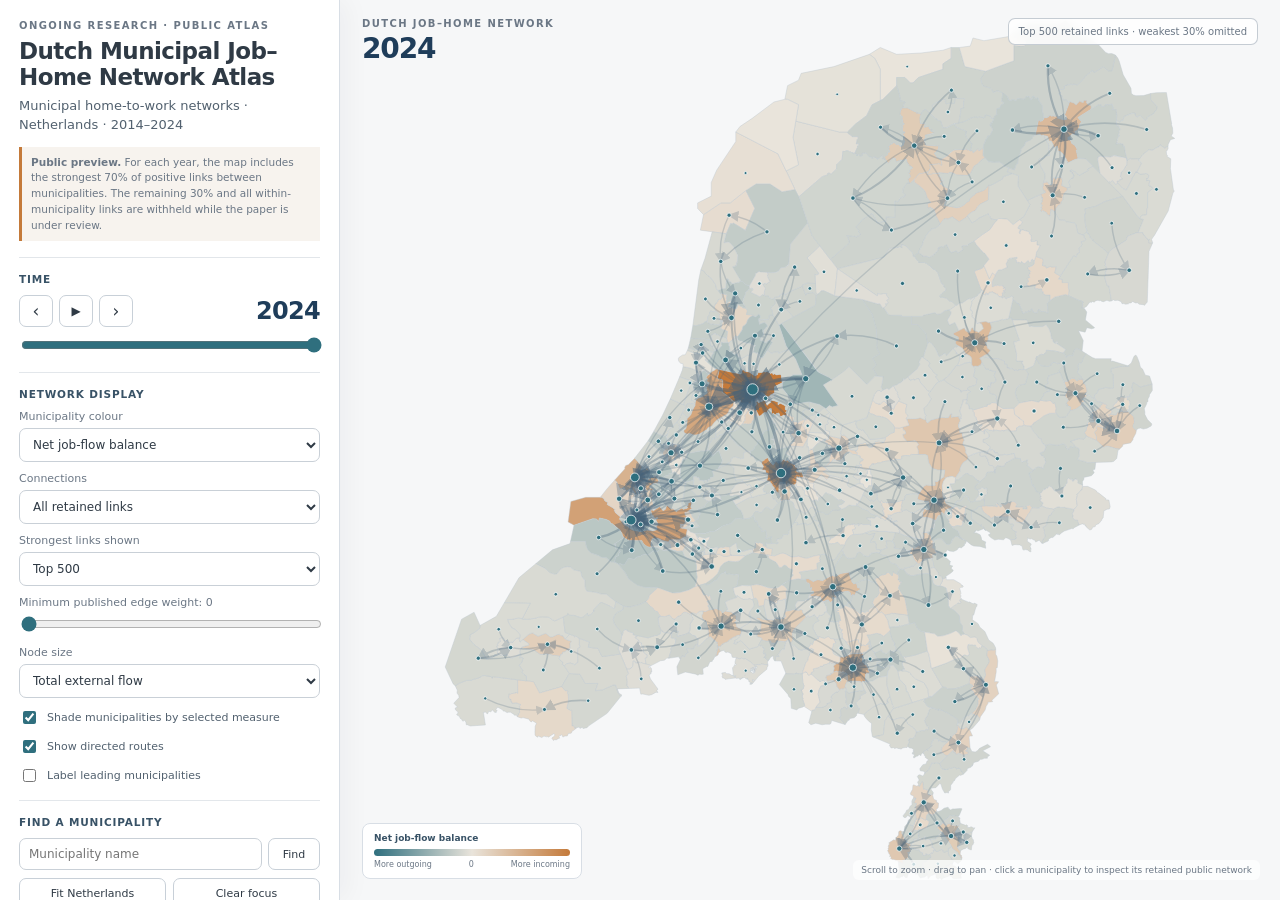
==== index.html @ 2030e22c "Publish Dutch municipal job-home network atlas v1.1.0" ====
<!doctype html>
<html lang="en">
<head>
  <meta charset="utf-8">
  <meta name="viewport" content="width=device-width, initial-scale=1">
  <meta name="description" content="Interactive atlas of Dutch municipal home-to-work networks, 2014–2024.">
  <title>Dutch Municipal Job–Home Network Atlas</title>
  <link rel="stylesheet" href="assets/styles.css?v=20260826">
</head>
<body>
  <main class="app-shell">
    <aside class="sidebar">
      <header class="project-header">
        <div class="eyebrow">ONGOING RESEARCH · PUBLIC ATLAS</div>
        <h1>Dutch Municipal Job–Home Network Atlas</h1>
        <p class="subtitle">Municipal home-to-work networks · Netherlands · 2014–2024</p>
        <p class="release-note"><strong>Public preview.</strong> For each year, the map includes the strongest 70% of positive links between municipalities. The remaining 30% and all within-municipality links are withheld while the paper is under review.</p>
      </header>

      <section class="control-section">
        <div class="section-heading">Time</div>
        <div class="year-row">
          <button id="prevYear" class="icon-button" type="button" aria-label="Previous year">‹</button>
          <button id="playYear" class="icon-button play-button" type="button" aria-label="Play years">▶</button>
          <button id="nextYear" class="icon-button" type="button" aria-label="Next year">›</button>
          <output id="yearValue" class="year-value">2024</output>
        </div>
        <input id="yearSlider" type="range" min="2014" max="2024" step="1" value="2024" aria-label="Year">
      </section>

      <section class="control-section">
        <div class="section-heading">Network display</div>
        <label class="field-label" for="metricSelect">Municipality colour</label>
        <select id="metricSelect">
          <option value="net">Net job-flow balance</option>
          <option value="incoming">Incoming job flow</option>
          <option value="outgoing">Outgoing job flow</option>
          <option value="total">Total external flow</option>
          <option value="in_degree">Incoming partners</option>
          <option value="out_degree">Outgoing partners</option>
        </select>

        <label class="field-label" for="flowMode">Connections</label>
        <select id="flowMode">
          <option value="all">All retained links</option>
          <option value="incident">Links involving selected municipality</option>
          <option value="outgoing">Outgoing from selected municipality</option>
          <option value="incoming">Incoming to selected municipality</option>
        </select>

        <label class="field-label" for="edgeLimit">Strongest links shown</label>
        <select id="edgeLimit">
          <option value="100">Top 100</option>
          <option value="250">Top 250</option>
          <option value="500" selected>Top 500</option>
          <option value="1000">Top 1,000</option>
          <option value="all">All retained</option>
        </select>

        <label class="field-label" for="minWeight">Minimum published edge weight: <span id="minWeightValue">0</span></label>
        <input id="minWeight" type="range" min="0" max="30" step="0.1" value="0">

        <label class="field-label" for="nodeSize">Node size</label>
        <select id="nodeSize">
          <option value="total">Total external flow</option>
          <option value="incoming">Incoming flow</option>
          <option value="outgoing">Outgoing flow</option>
          <option value="uniform">Uniform</option>
        </select>

        <label class="toggle-row"><input id="shadeToggle" type="checkbox" checked> Shade municipalities by selected measure</label>
        <label class="toggle-row"><input id="routeToggle" type="checkbox" checked> Show directed routes</label>
        <label class="toggle-row"><input id="labelToggle" type="checkbox"> Label leading municipalities</label>
      </section>

      <section class="control-section">
        <div class="section-heading">Find a municipality</div>
        <div class="search-row">
          <input id="searchInput" type="search" list="municipalityOptions" placeholder="Municipality name">
          <datalist id="municipalityOptions"></datalist>
          <button id="searchButton" class="small-button" type="button">Find</button>
        </div>
        <div class="button-row">
          <button id="fitButton" class="secondary-button" type="button">Fit Netherlands</button>
          <button id="clearButton" class="secondary-button" type="button">Clear focus</button>
        </div>
      </section>

      <section class="stats-grid" aria-label="Current public-network statistics">
        <div class="stat"><span class="stat-label">Municipalities</span><strong id="statRegions">342</strong></div>
        <div class="stat"><span class="stat-label">Visible links</span><strong id="statLinks">—</strong></div>
        <div class="stat"><span class="stat-label">Retained links</span><strong id="statRetained">—</strong></div>
        <div class="stat"><span class="stat-label">Published weight</span><strong id="statWeight">—</strong></div>
      </section>

      <section id="selectedCard" class="selected-card" hidden>
        <div class="section-heading">Selected municipality</div>
        <h2 id="selectedName"></h2>
        <div class="selected-metrics">
          <div><span>Incoming</span><strong id="selIncoming">—</strong></div>
          <div><span>Outgoing</span><strong id="selOutgoing">—</strong></div>
          <div><span>Net balance</span><strong id="selNet">—</strong></div>
          <div><span>Total flow</span><strong id="selTotal">—</strong></div>
        </div>
        <div class="partner-grid">
          <div><div class="partner-title">Top destinations</div><ol id="destinationList"></ol></div>
          <div><div class="partner-title">Top origins</div><ol id="originList"></ol></div>
        </div>
        <div class="partner-title">Public-network trend</div>
        <svg id="trendChart" class="trend-chart" viewBox="0 0 280 80" role="img" aria-label="Selected municipality total public network flow by year"></svg>
      </section>

      <footer class="sidebar-footer">
        <p>Direction: home municipality → work municipality. All municipality measures on this page are calculated from the released links only.</p>
        <p><a href="docs/data-and-methods.html">Data, interpretation and release boundary</a></p>
      </footer>
    </aside>

    <section class="map-panel">
      <div class="map-toolbar">
        <div><span class="toolbar-kicker">DUTCH JOB–HOME NETWORK</span><strong id="toolbarYear" class="toolbar-year">2024</strong></div>
        <div id="toolbarNote" class="toolbar-note">Loading public atlas data…</div>
      </div>
      <svg id="mapSvg" class="map-svg" viewBox="0 0 1000 1050" aria-label="Interactive map of Dutch municipal job-home network flows">
        <defs>
          <marker id="arrow" markerWidth="7" markerHeight="7" refX="6" refY="3.5" orient="auto" markerUnits="strokeWidth">
            <path d="M0,0 L7,3.5 L0,7 Z" fill="#46637A"></path>
          </marker>
        </defs>
        <rect class="map-background" x="-5000" y="-5000" width="10000" height="10000"></rect>
        <g id="regionLayer"></g>
        <g id="edgeLayer"></g>
        <g id="nodeLayer"></g>
        <g id="labelLayer"></g>
      </svg>
      <div class="legend">
        <div id="legendTitle" class="legend-title">Net job-flow balance</div>
        <div id="legendScale" class="legend-scale diverging"></div>
        <div class="legend-values"><span id="legendLow">Lower</span><span id="legendMid">0</span><span id="legendHigh">Higher</span></div>
      </div>
      <div id="tooltip" class="tooltip" hidden></div>
      <div class="map-help">Scroll to zoom · drag to pan · click a municipality to inspect its retained public network</div>
    </section>
  </main>
  <script src="assets/app.js?v=20260826" defer></script>
</body>
</html>
---- assets/styles.css ----
*{box-sizing:border-box}html,body{margin:0;width:100%;height:100%;font-family:Inter,ui-sans-serif,system-ui,-apple-system,BlinkMacSystemFont,"Segoe UI",sans-serif;color:#2F3A45;background:#F6F7F8}button,input,select{font:inherit}.app-shell{display:grid;grid-template-columns:340px minmax(0,1fr);height:100vh;overflow:hidden}.sidebar{background:#fff;border-right:1px solid #D8DEE5;padding:20px 19px 24px;overflow-y:auto;box-shadow:8px 0 24px rgba(23,32,51,.04);z-index:3}.project-header{padding-bottom:16px;border-bottom:1px solid #E2E6EA}.eyebrow,.toolbar-kicker{font-size:10px;letter-spacing:.14em;font-weight:750;color:#6B7785}.project-header h1{font-size:23px;line-height:1.13;margin:7px 0 7px;letter-spacing:-.025em}.subtitle{font-size:13px;line-height:1.45;color:#52616F;margin:0}.release-note{font-size:10.5px;line-height:1.5;color:#6B7785;background:#F7F3EE;border-left:3px solid #C47A3A;padding:8px 9px;margin:12px 0 0}.control-section{padding:15px 0;border-bottom:1px solid #E3E7EB}.section-heading{font-size:10.5px;font-weight:750;text-transform:uppercase;letter-spacing:.08em;color:#385266;margin-bottom:10px}.year-row{display:grid;grid-template-columns:34px 34px 34px 1fr;gap:6px;align-items:center;margin-bottom:8px}.icon-button,.small-button,.secondary-button{border:1px solid #C8D0D8;background:#fff;color:#2F3A45;border-radius:7px;cursor:pointer}.icon-button{width:34px;height:32px;font-size:17px}.icon-button:hover,.small-button:hover,.secondary-button:hover{background:#E7EEF2}.play-button{font-size:12px}.year-value{text-align:right;font-size:24px;font-weight:700;letter-spacing:-.03em;color:#1F3D5A}input[type=range]{width:100%;accent-color:#2F6F7E}.field-label{display:block;font-size:11px;color:#6B7785;margin:10px 0 5px}select,input[type=search]{width:100%;border:1px solid #C9D0D7;border-radius:7px;background:#fff;padding:8px 9px;color:#2F3A45;font-size:12px;outline:none}select:focus,input[type=search]:focus{border-color:#2F6F7E;box-shadow:0 0 0 2px rgba(47,111,126,.13)}.toggle-row{display:flex;align-items:center;gap:8px;font-size:11px;color:#52616F;margin-top:10px}.toggle-row input{accent-color:#2F6F7E}.search-row{display:grid;grid-template-columns:1fr 52px;gap:6px}.small-button{font-size:11px}.button-row{display:grid;grid-template-columns:1fr 1fr;gap:7px;margin-top:8px}.secondary-button{padding:8px;font-size:11px}.stats-grid{display:grid;grid-template-columns:1fr 1fr;gap:7px;margin:15px 0}.stat{border:1px solid #DEE3E7;border-radius:8px;padding:9px 10px;background:#FBFAF8}.stat-label{display:block;font-size:8.5px;text-transform:uppercase;letter-spacing:.05em;color:#6B7785;margin-bottom:4px}.stat strong{font-size:15px;color:#1F3D5A}.selected-card{border-top:1px solid #E3E7EB;padding-top:16px;margin-top:8px}.selected-card h2{font-size:15px;line-height:1.35;margin:0 0 10px;color:#1F3D5A}.selected-metrics{display:grid;grid-template-columns:1fr 1fr;gap:6px}.selected-metrics>div{padding:7px;background:#F7F3EE;border-radius:6px}.selected-metrics span{display:block;font-size:9px;color:#6B7785}.selected-metrics strong{font-size:12px}.partner-grid{display:grid;grid-template-columns:1fr 1fr;gap:10px}.partner-title{font-size:9.5px;font-weight:700;color:#52616F;margin:12px 0 5px}.partner-grid ol{font-size:9.5px;color:#52616F;margin:0;padding-left:18px;line-height:1.5}.trend-chart{width:100%;height:80px;background:#FBFAF8;border:1px solid #E2E6EA;border-radius:6px}.sidebar-footer{font-size:9.5px;line-height:1.5;color:#6B7785;border-top:1px solid #E3E7EB;margin-top:16px;padding-top:13px}.sidebar-footer p{margin:0 0 8px}.sidebar-footer a{color:#2F6F7E}.map-panel{position:relative;min-width:0;height:100vh;overflow:hidden;background:#F6F7F8}.map-toolbar{position:absolute;left:22px;right:22px;top:18px;z-index:4;display:flex;justify-content:space-between;align-items:flex-start;pointer-events:none}.toolbar-kicker{display:block;margin-bottom:3px}.toolbar-year{font-size:28px;font-weight:750;letter-spacing:-.04em;color:#1F3D5A}.toolbar-note{font-size:10px;color:#6B7785;background:rgba(255,255,255,.85);backdrop-filter:blur(5px);padding:7px 10px;border:1px solid rgba(191,199,207,.9);border-radius:7px}.map-svg{display:block;width:100%;height:100%;cursor:grab;touch-action:none}.map-svg.dragging{cursor:grabbing}.map-background{fill:#F6F7F8}.region-shape{fill:#E9E4DB;stroke:#BFC7CF;stroke-width:.42;vector-effect:non-scaling-stroke;transition:opacity .1s ease,fill .1s ease}.region-shape:hover{stroke:#1F3D5A;stroke-width:1}.region-shape.focused{stroke:#1F3D5A;stroke-width:1.65;opacity:1!important}.edge-path{fill:none;stroke:#46637A;stroke-linecap:round;vector-effect:non-scaling-stroke;pointer-events:none;marker-end:url(#arrow)}.edge-path.focused{stroke:#1F3D5A;opacity:.9!important}.node{fill:#2F6F7E;stroke:#fff;stroke-width:.75;vector-effect:non-scaling-stroke;cursor:pointer}.node.dimmed{opacity:.12}.node.focused{fill:#1F3D5A;stroke-width:1.7}.node-label{font-size:8.5px;fill:#2F3A45;font-weight:650;paint-order:stroke;stroke:#fff;stroke-width:2.4px;stroke-linejoin:round;pointer-events:none}.legend{position:absolute;left:22px;bottom:21px;z-index:4;width:220px;background:rgba(255,255,255,.92);border:1px solid #D8DEE5;border-radius:8px;padding:9px 11px}.legend-title{font-size:9px;font-weight:700;color:#385266;margin-bottom:6px}.legend-scale{height:7px;border-radius:4px;overflow:hidden}.legend-scale.diverging{background:linear-gradient(90deg,#2F6F7E,#E9E4DB,#C47A3A)}.legend-scale.sequential{background:linear-gradient(90deg,#F3EFE8,#8CAEB5,#2F6F7E)}.legend-values{display:flex;justify-content:space-between;font-size:8px;color:#6B7785;margin-top:4px}.tooltip{position:absolute;z-index:10;width:220px;background:rgba(31,61,90,.96);color:#fff;padding:9px 11px;border-radius:7px;font-size:10px;line-height:1.5;pointer-events:none;box-shadow:0 8px 24px rgba(31,61,90,.18)}.tooltip strong{font-size:11px}.map-help{position:absolute;right:20px;bottom:20px;z-index:4;color:#6B7785;font-size:9px;background:rgba(255,255,255,.74);padding:5px 8px;border-radius:6px}@media(max-width:900px){.app-shell{grid-template-columns:290px minmax(0,1fr)}.sidebar{padding:16px 14px}.project-header h1{font-size:20px}.legend{width:190px}}@media(max-width:680px){html,body{height:auto}.app-shell{display:block;height:auto;overflow:visible}.sidebar{border-right:0;border-bottom:1px solid #D8DEE5;height:auto;overflow:visible}.map-panel{height:68vh;min-height:470px}.map-toolbar{left:12px;right:12px;top:10px}.legend{left:12px;bottom:12px}.map-help{display:none}}
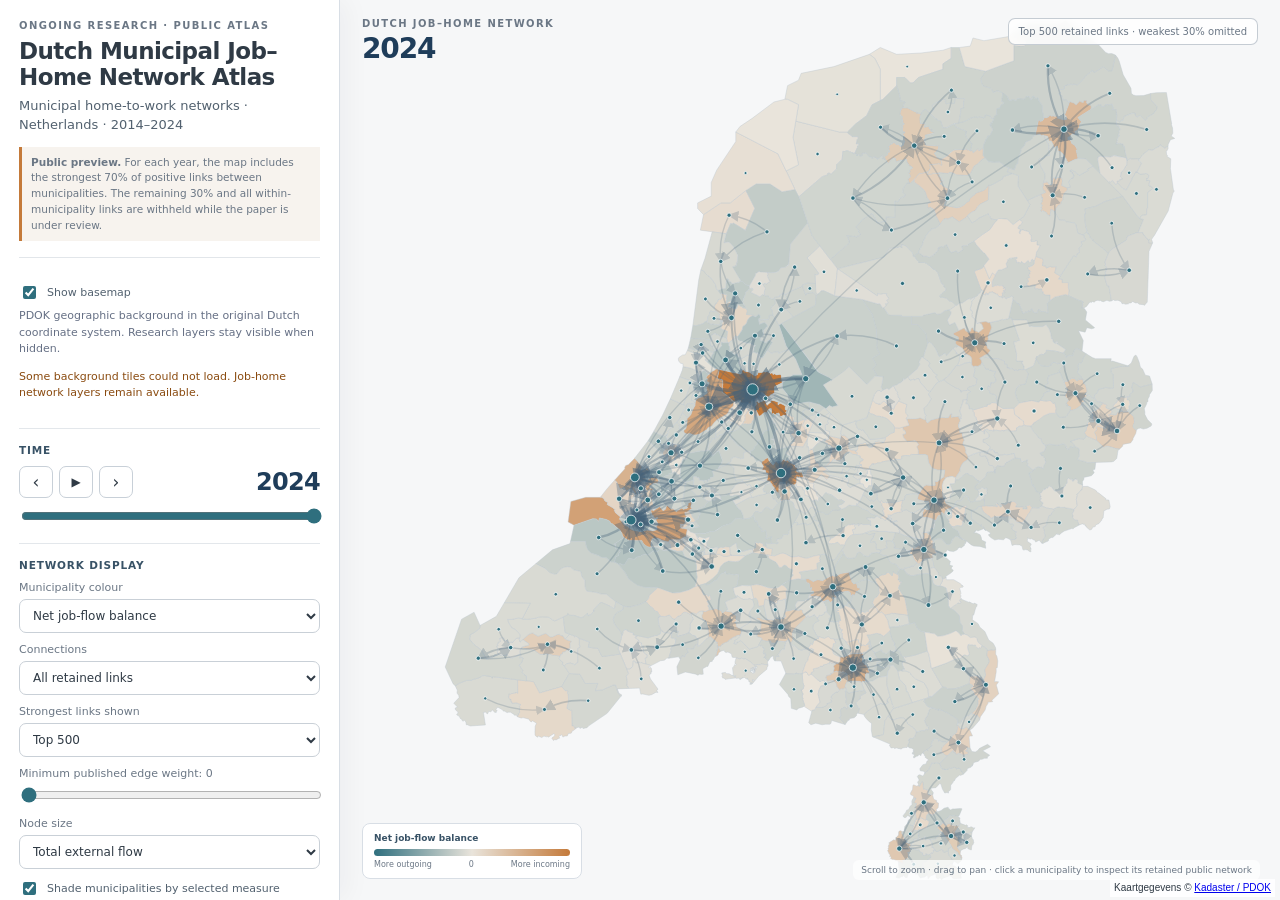
==== commit e434ea95: "Enable PDOK background and persistent basemap switch" ====
--- a/index.html
+++ b/index.html
@@ -142,6 +142,8 @@
       <div class="map-help">Scroll to zoom · drag to pan · click a municipality to inspect its retained public network</div>
     </section>
   </main>
+  <script src="assets/basemap-toggle.js?v=20260912" defer></script>
+  <script src="assets/basemap.js?v=20260912" defer></script>
   <script src="assets/app.js?v=20260826" defer></script>
 </body>
-</html>
+</html>
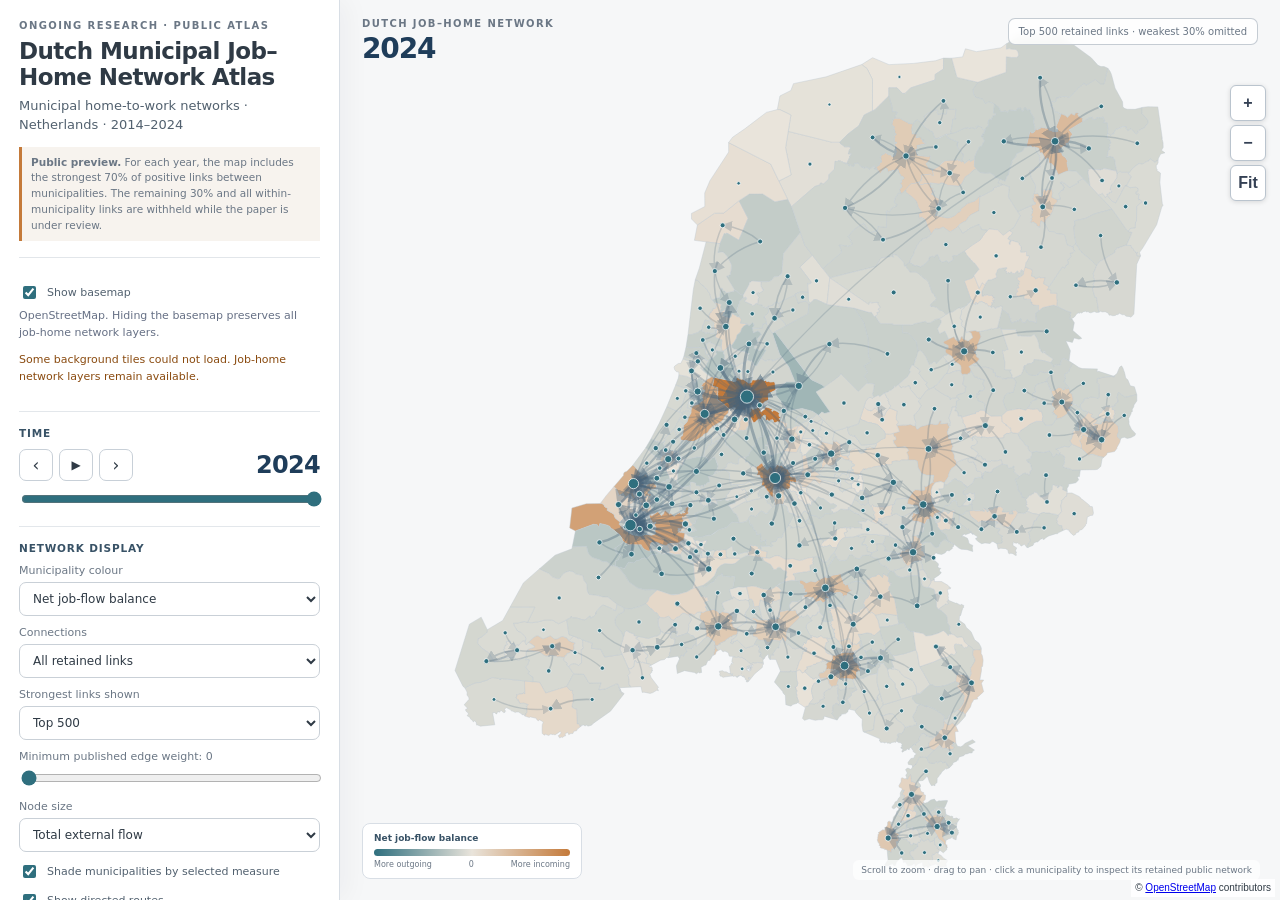
==== commit 17d4e2ae: "Fix free pan/zoom and unify basemap with standard OpenStreetMap Reproject display-only RD New geomet" ====
--- a/index.html
+++ b/index.html
@@ -143,7 +143,7 @@
     </section>
   </main>
   <script src="assets/basemap-toggle.js?v=20260912" defer></script>
-  <script src="assets/basemap.js?v=20260912" defer></script>
-  <script src="assets/app.js?v=20260826" defer></script>
+  <script src="assets/basemap.js?v=20260913-navigation" defer></script>
+  <script src="assets/app.js?v=20260913-navigation" defer></script>
 </body>
 </html>
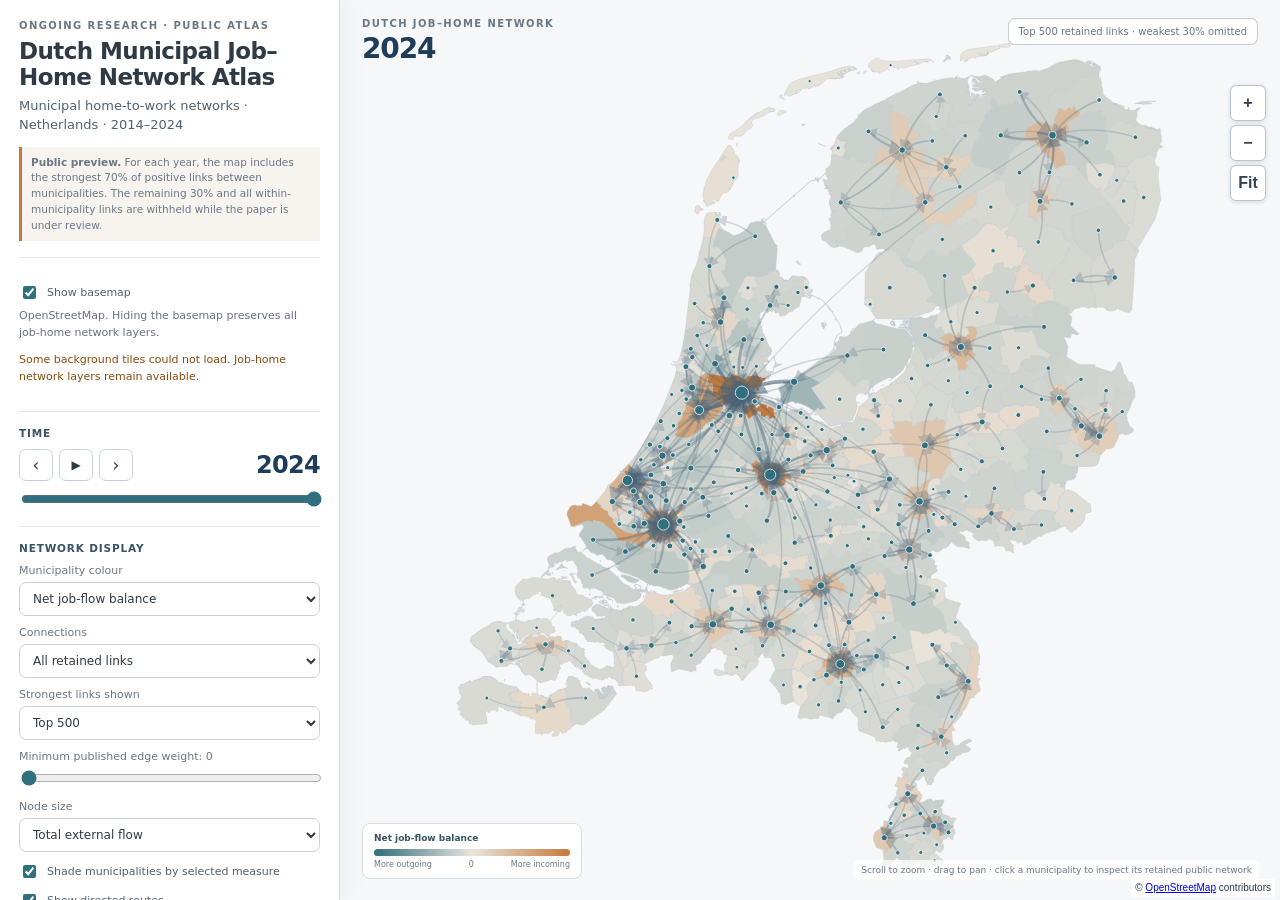
==== commit 41cd7f82: "Publish Dutch municipal job-home network atlas v1.1.0" ====
--- a/index.html
+++ b/index.html
@@ -144,6 +144,6 @@
   </main>
   <script src="assets/basemap-toggle.js?v=20260912" defer></script>
   <script src="assets/basemap.js?v=20260913-navigation" defer></script>
-  <script src="assets/app.js?v=20260913-navigation" defer></script>
+  <script src="assets/app.js?v=20261104-land" defer></script>
 </body>
 </html>
